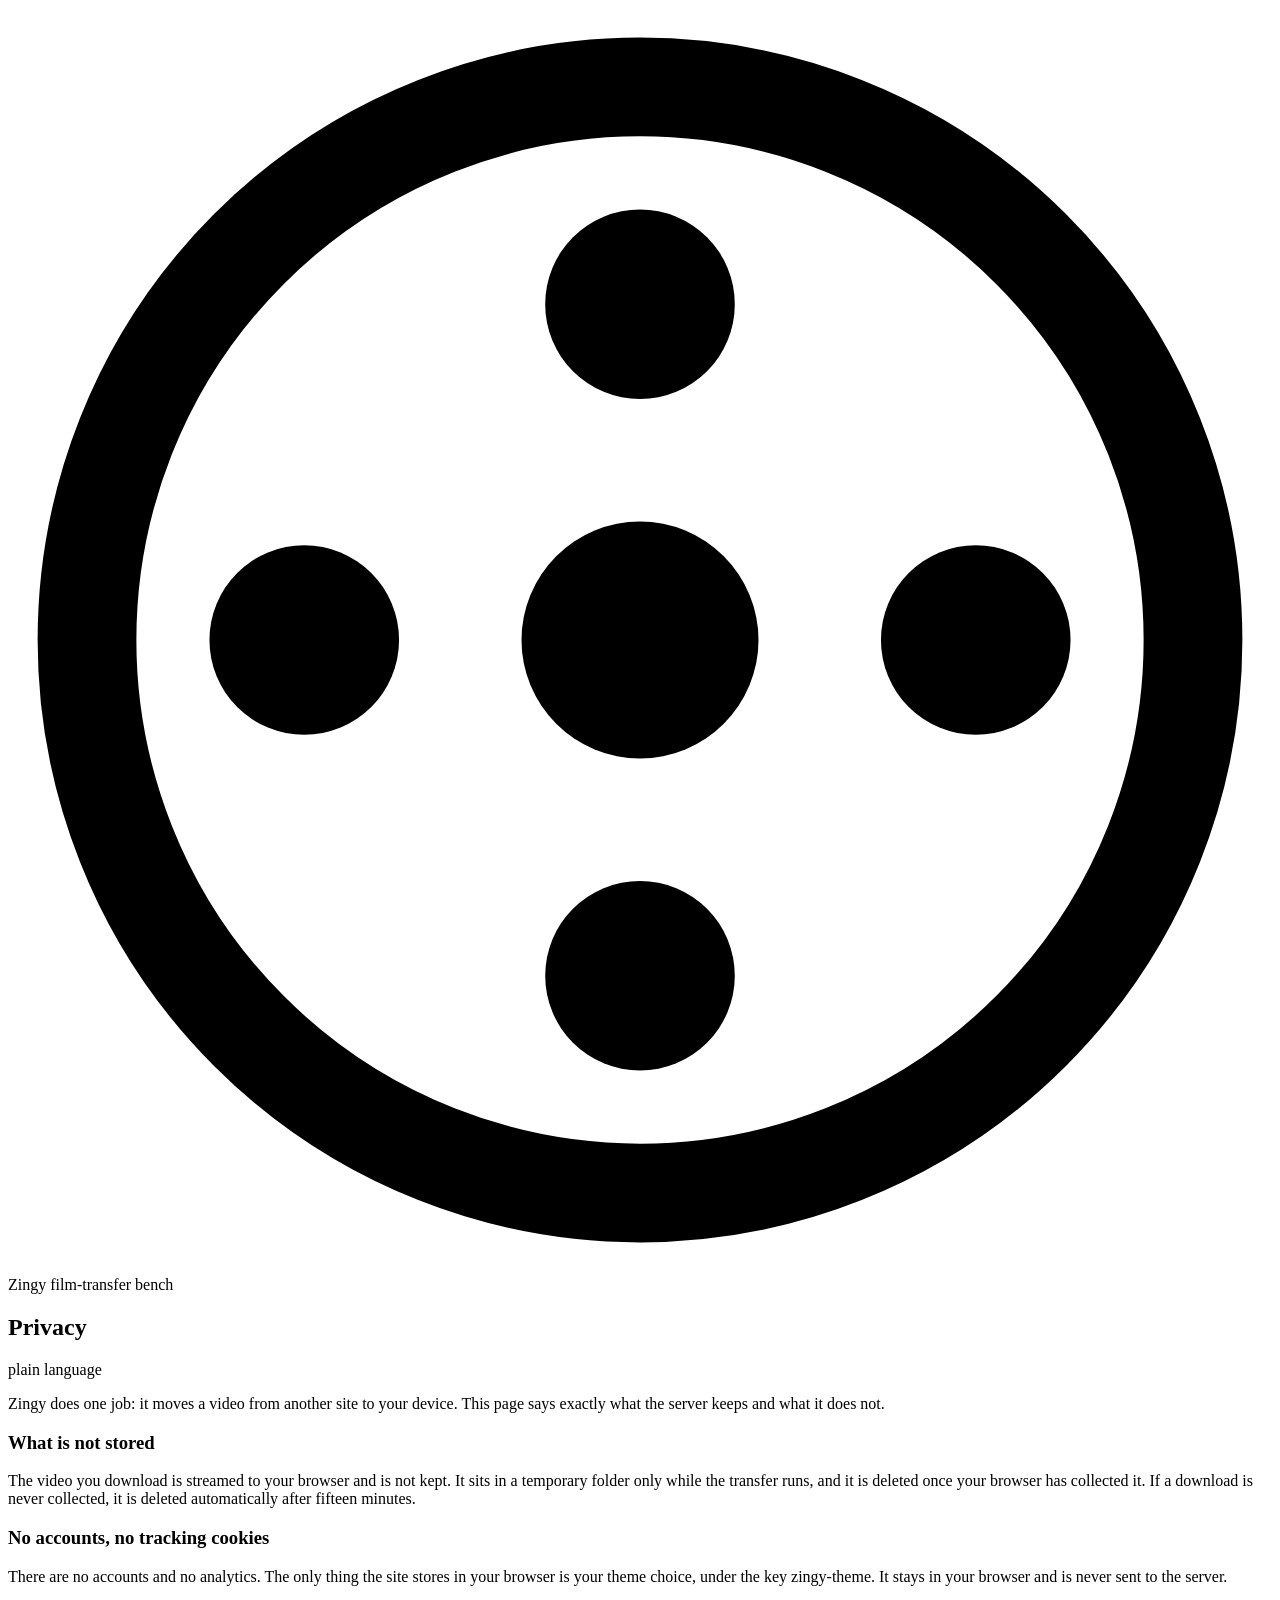
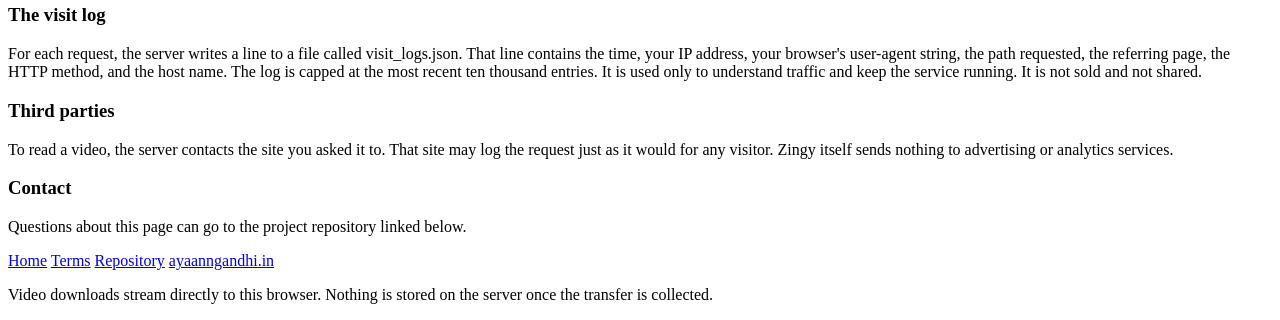
==== webapp/templates/privacy.html @ c4cd3639 "Redesign web UI as a film-lab transfer bench Replace the inline Material-style markup with a split f" ====
<!DOCTYPE html>
<html lang="en" data-theme="dark">
<head>
    <meta charset="UTF-8">
    <meta name="viewport" content="width=device-width, initial-scale=1.0">
    <title>Privacy - Zingy</title>
    <link rel="icon" type="image/svg+xml" href="/static/favicon.svg">
    <link rel="stylesheet" href="/static/zingy.css">
</head>
<body>
    <header class="masthead">
        <div class="brand">
            <span class="reel" aria-hidden="true">
                <svg viewBox="0 0 32 32" fill="none">
                    <circle cx="16" cy="16" r="14" stroke="currentColor" stroke-width="2.5"/>
                    <circle cx="16" cy="16" r="3" fill="currentColor"/>
                    <circle cx="16" cy="7.5" r="2.4" fill="currentColor"/>
                    <circle cx="24.5" cy="16" r="2.4" fill="currentColor"/>
                    <circle cx="16" cy="24.5" r="2.4" fill="currentColor"/>
                    <circle cx="7.5" cy="16" r="2.4" fill="currentColor"/>
                </svg>
            </span>
            <span class="brand__text">
                <span class="wordmark">Zingy</span>
                <span class="tagline">film-transfer bench</span>
            </span>
        </div>
    </header>

    <main class="bench">
        <article class="prose">
            <div class="section-head"><h2>Privacy</h2><span class="ref">plain language</span></div>
            <p>Zingy does one job: it moves a video from another site to your device. This page says
                exactly what the server keeps and what it does not.</p>

            <h3>What is not stored</h3>
            <p>The video you download is streamed to your browser and is not kept. It sits in a
                temporary folder only while the transfer runs, and it is deleted once your browser
                has collected it. If a download is never collected, it is deleted automatically
                after fifteen minutes.</p>

            <h3>No accounts, no tracking cookies</h3>
            <p>There are no accounts and no analytics. The only thing the site stores in your
                browser is your theme choice, under the key <span class="mono">zingy-theme</span>.
                It stays in your browser and is never sent to the server.</p>

            <h3>The visit log</h3>
            <p>For each request, the server writes a line to a file called
                <span class="mono">visit_logs.json</span>. That line contains the time, your IP
                address, your browser's user-agent string, the path requested, the referring page,
                the HTTP method, and the host name. The log is capped at the most recent ten
                thousand entries. It is used only to understand traffic and keep the service
                running. It is not sold and not shared.</p>

            <h3>Third parties</h3>
            <p>To read a video, the server contacts the site you asked it to. That site may log the
                request just as it would for any visitor. Zingy itself sends nothing to advertising
                or analytics services.</p>

            <h3>Contact</h3>
            <p>Questions about this page can go to the project repository linked below.</p>
        </article>
    </main>

    <footer class="footer">
        <div class="footer__links">
            <a href="/">Home</a>
            <a href="/terms">Terms</a>
            <a href="https://github.com/ayaanngandhi/Zingy-Downloader" target="_blank" rel="noopener">Repository</a>
            <a href="https://ayaanngandhi.in" target="_blank" rel="noopener">ayaanngandhi.in</a>
        </div>
        <p class="footer__note">Video downloads stream directly to this browser. Nothing is stored on
            the server once the transfer is collected.</p>
    </footer>

    <script src="/static/zingy.js" defer></script>
</body>
</html>
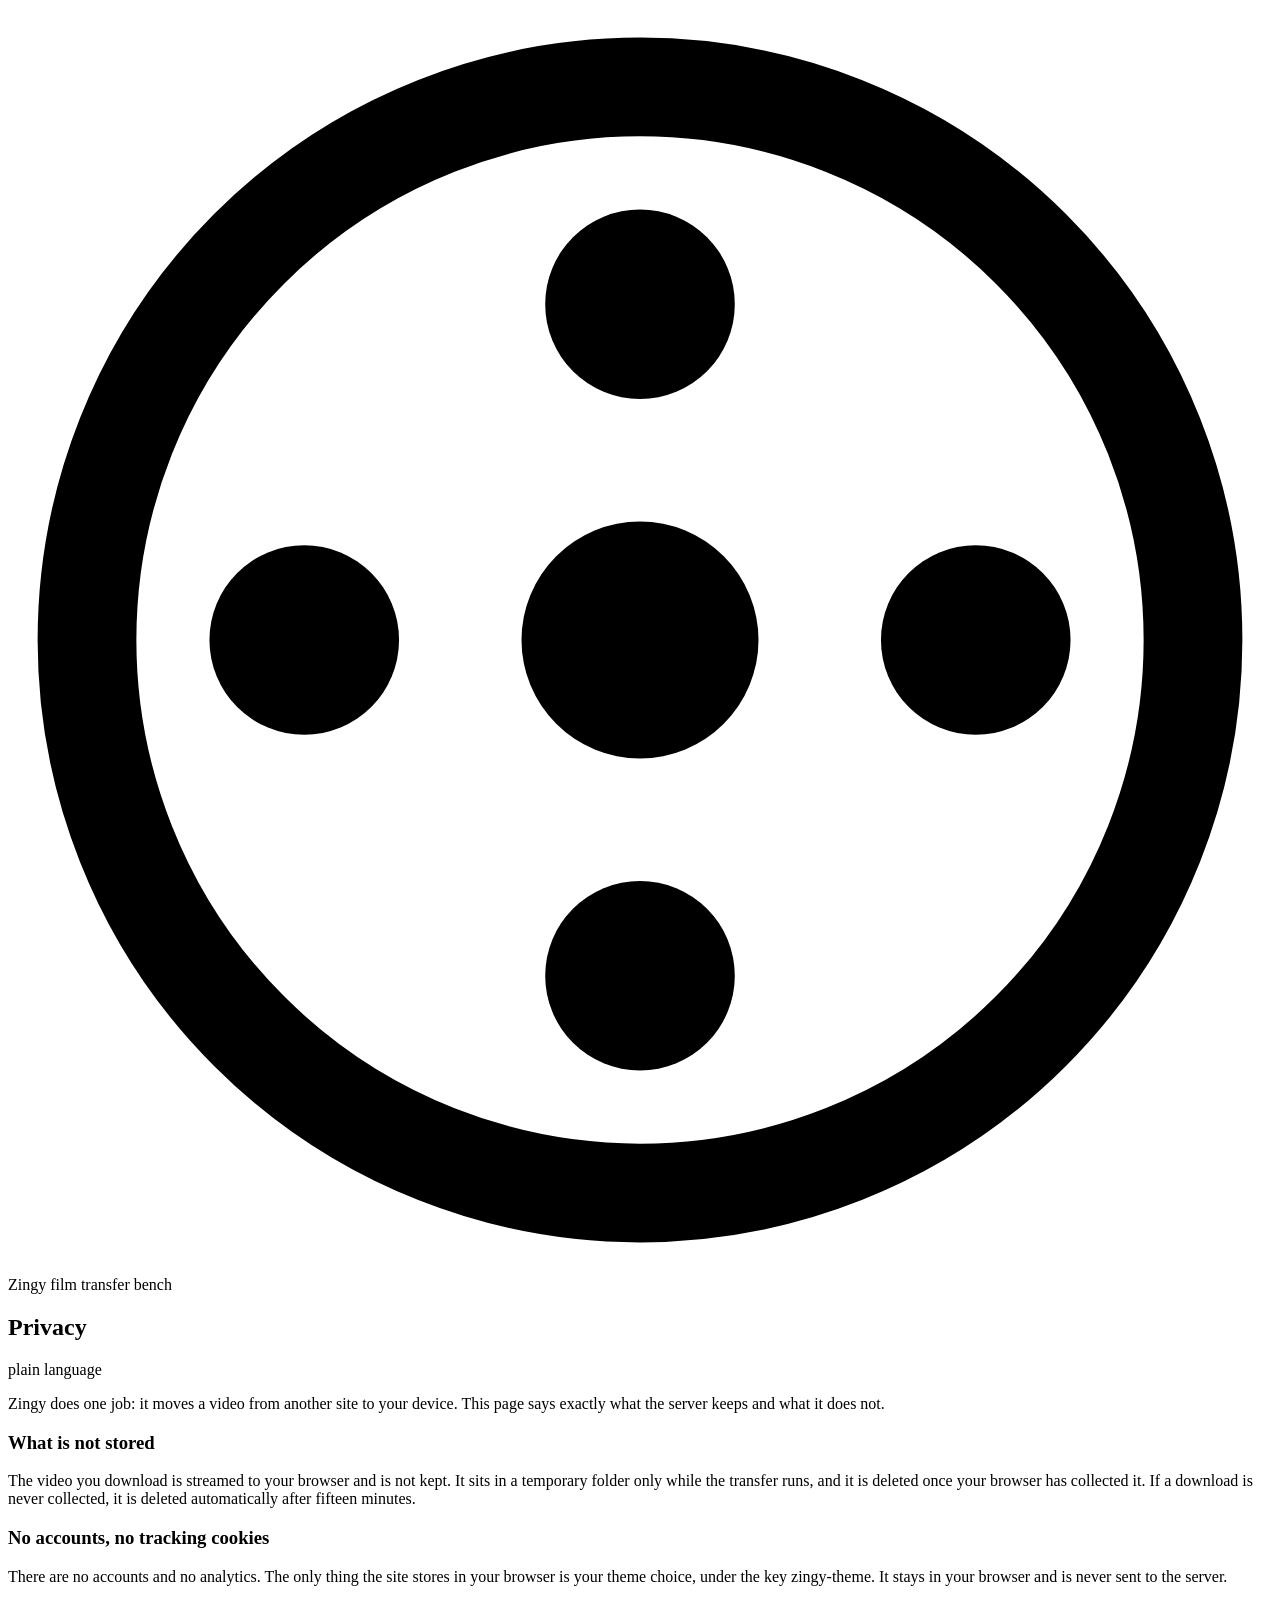
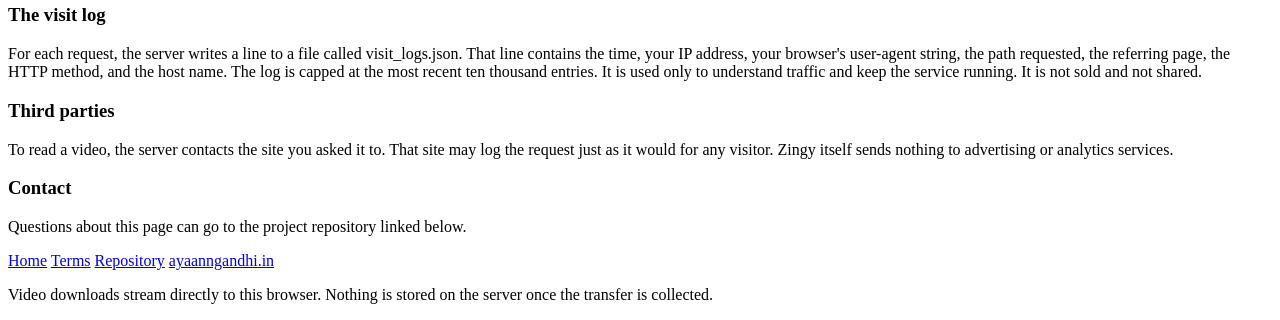
==== commit c96011ed: "Polish Zingy UI and fix the eleven review defects - primary action uses the amber accent, not teal -" ====
--- a/webapp/templates/privacy.html
+++ b/webapp/templates/privacy.html
@@ -22,7 +22,7 @@
             </span>
             <span class="brand__text">
                 <span class="wordmark">Zingy</span>
-                <span class="tagline">film-transfer bench</span>
+                <span class="tagline">film transfer bench</span>
             </span>
         </div>
     </header>
